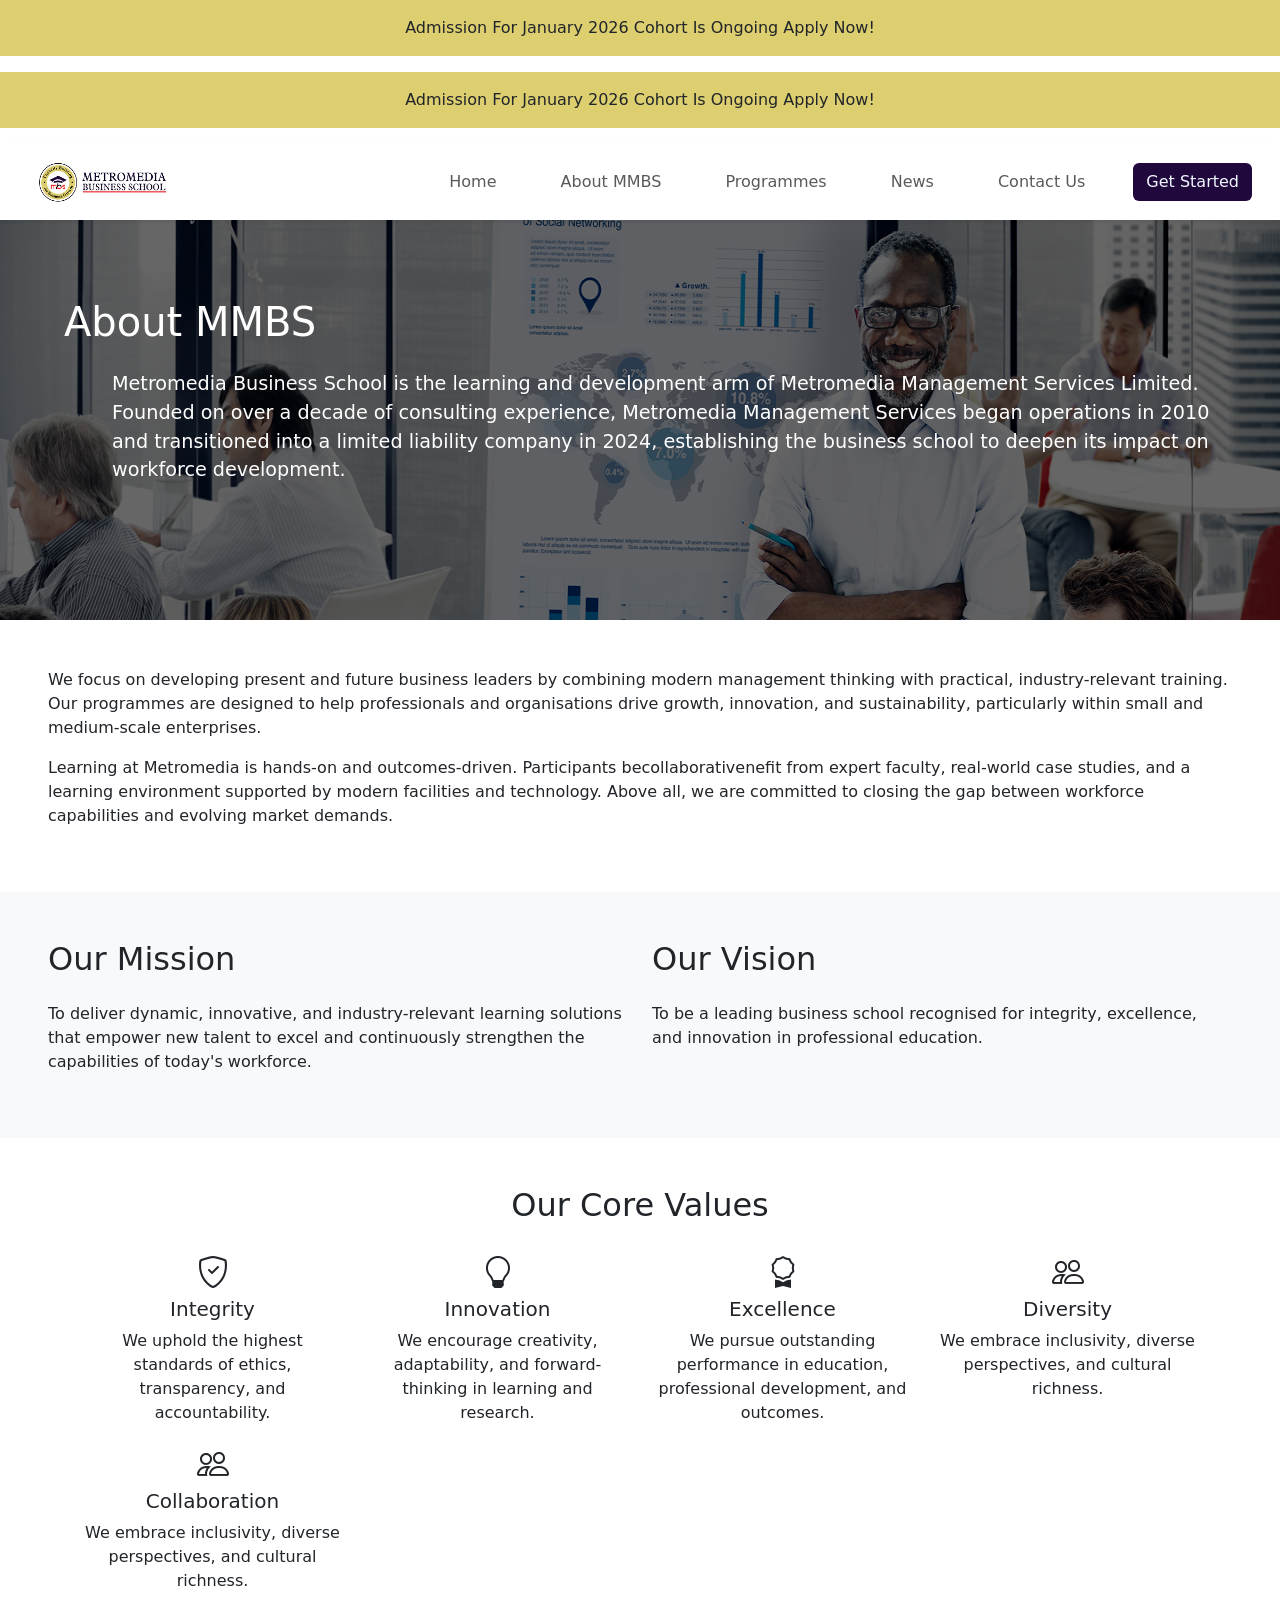
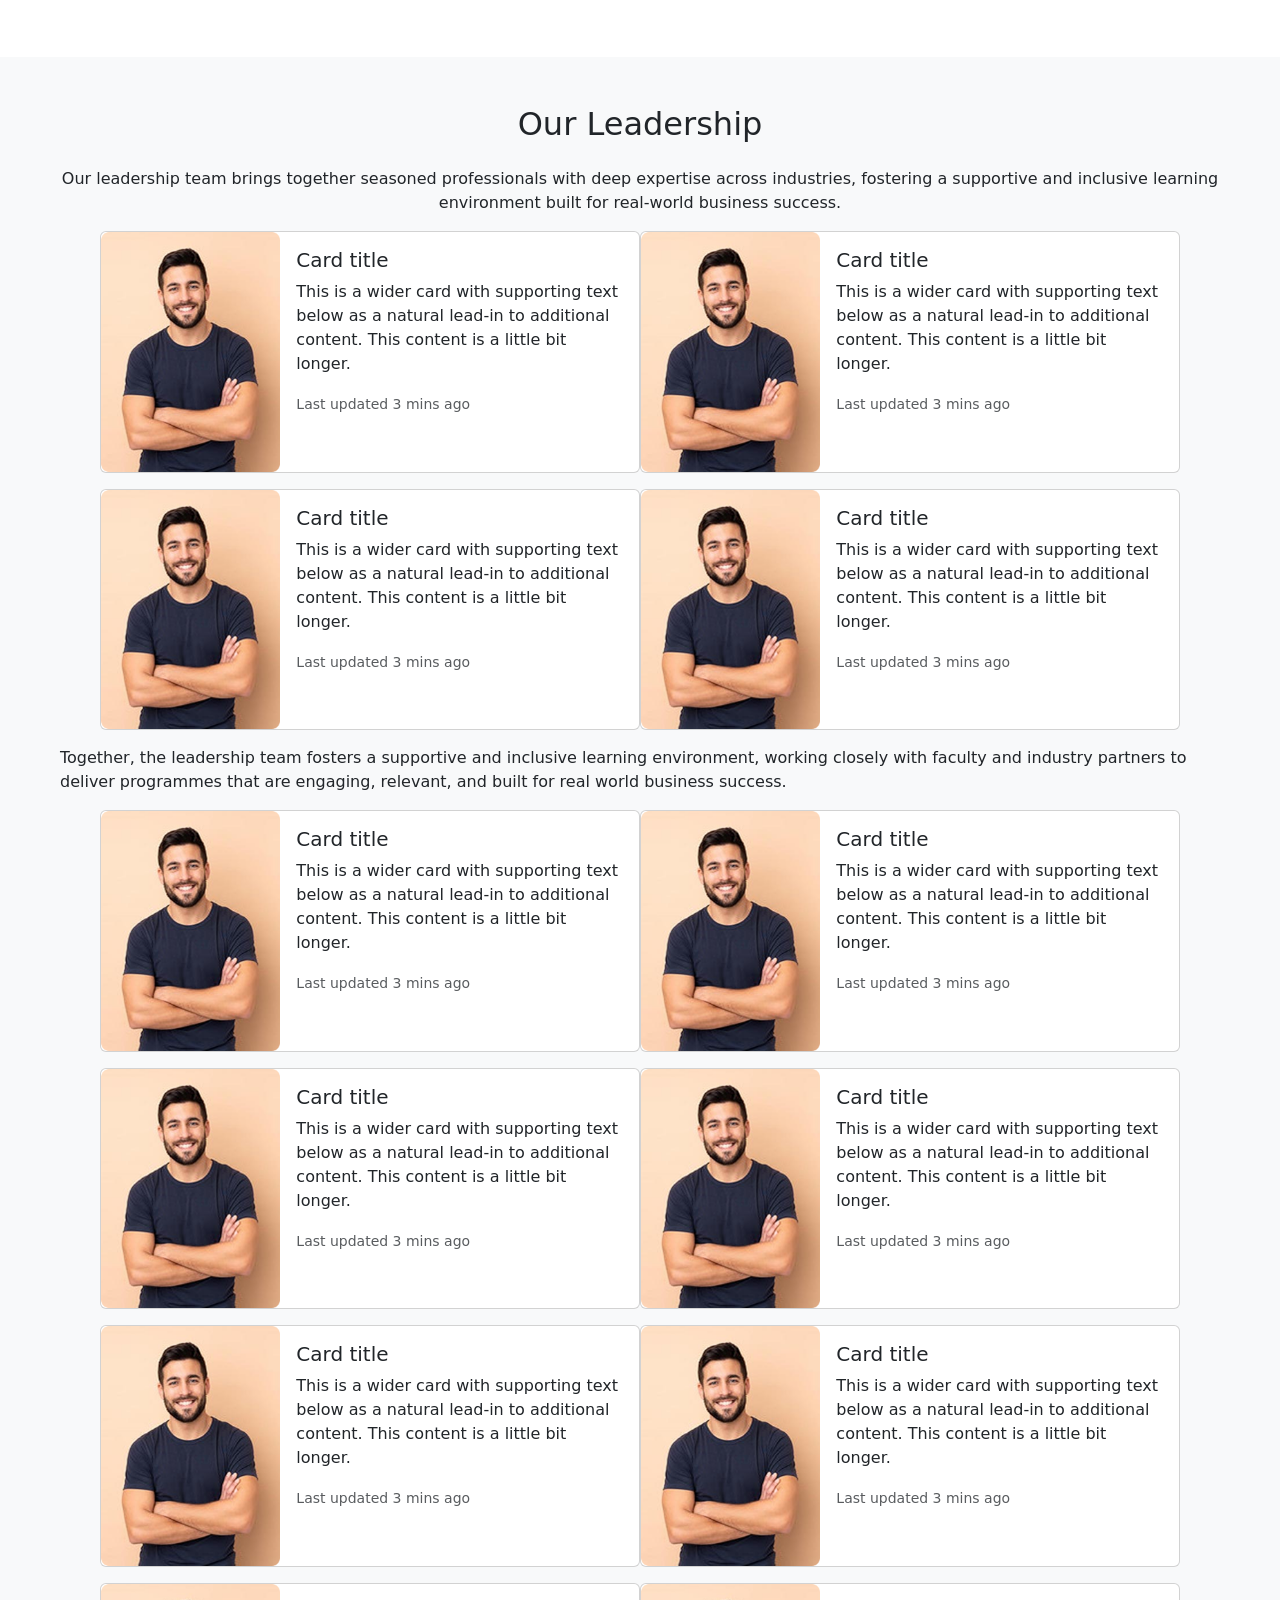
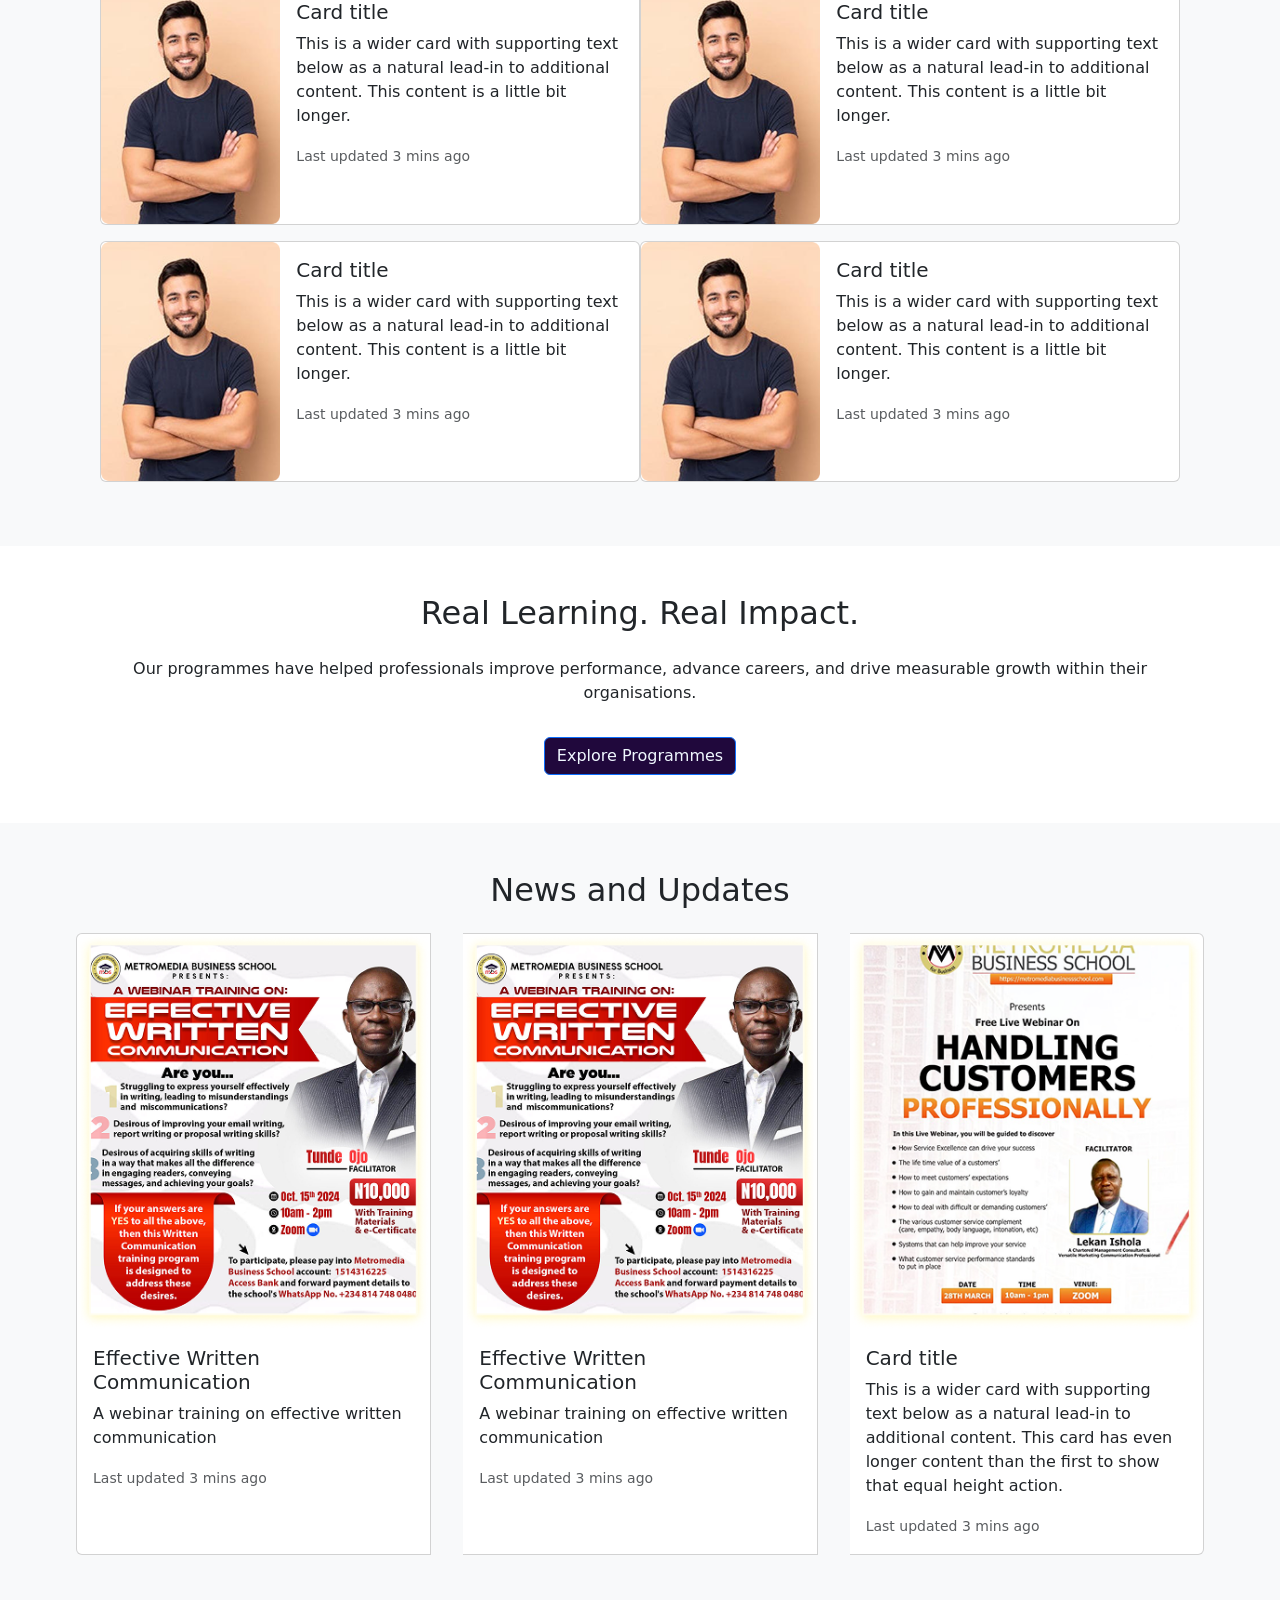
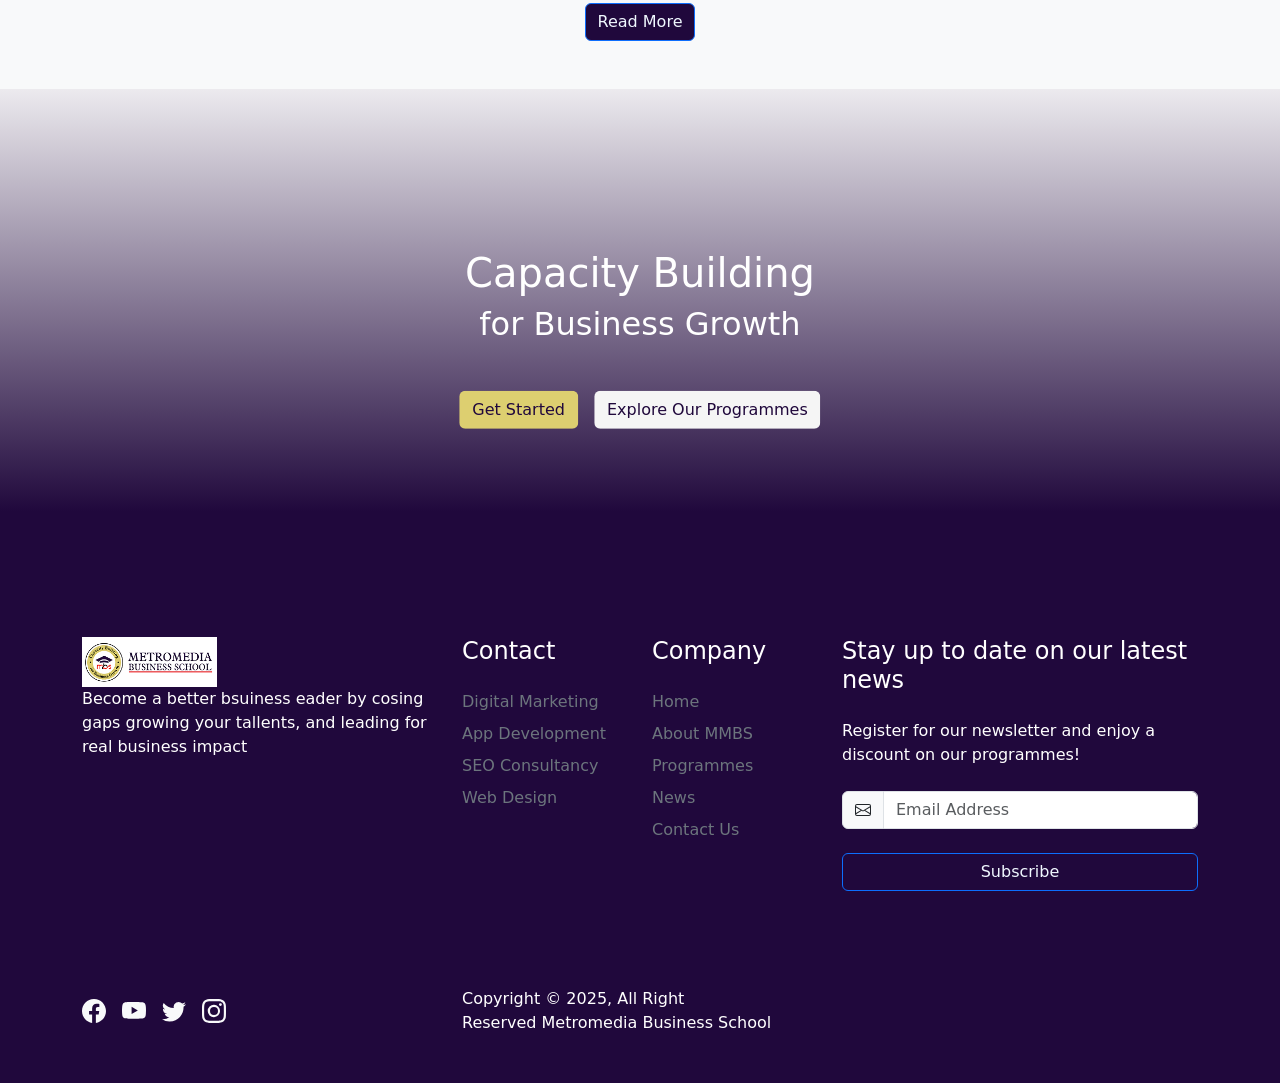
==== about.html @ d5e51090 "Update website files" ====
<!DOCTYPE html>
<html lang="en">
  <head>
    <meta charset="UTF-8" />
    <meta name="viewport" content="width=device-width, initial-scale=1.0" />
    <title>About MMBS</title>
    <link
      rel="stylesheet"
      href="https://cdn.jsdelivr.net/npm/bootstrap@5.3.8/dist/css/bootstrap.min.css"
    />
    <link rel="stylesheet" href="style.css" />
  </head>

  <body>
    <div>
      <p class="add p-3 text-center">
        Admission For January 2026 Cohort Is Ongoing Apply Now!
      </p>
    </div>
    <!-- Navbar -->
    <div class="sticky-top" style="background-color: rgb(255, 255, 255);" >
        <p class="add p-3 text-center">
          Admission For January 2026 Cohort Is Ongoing Apply Now!
        </p>
        <nav class="navbar navbar-expand-lg navbar-light sticky-top shadow-sm" >
          <div class="container-fluid">
            <a class="navbar-brand mx-4" href="#">
              <img
                src="img/METRO MEDIA LOGO (1) 1.png"
                alt="MetroMedia Logo"
                height="50"
              />
            </a>
            <button
              class="navbar-toggler"
              type="button"
              data-bs-toggle="collapse"
              data-bs-target="#navMenu"
            >
              <span class="navbar-toggler-icon"></span>
            </button>
            <div class="collapse navbar-collapse" id="navMenu">
              <ul class="navbar-nav ms-auto mb-2 mb-lg-0">
                <li class="nav-item">
                  <a class="nav-link mx-4" href="index.html">Home</a>
                </li>
                <li class="nav-item">
                  <a class="nav-link mx-4" href="about.html">About MMBS</a>
                </li>
                <li class="nav-item">
                  <a class="nav-link mx-4" href="programmes.html">Programmes</a>
                </li>
                <li class="nav-item mx-4">
                  <a class="nav-link" href="news.html">News</a>
                </li>
                <li class="nav-item">
                  <a class="nav-link mx-4" href="contact.html">Contact Us</a>
                </li>
              </ul>
              <a href="#" class="btn mx-3 ms-lg-3">Get Started</a>
            </div>
          </div>
        </nav>
       </div>
    <div class="position-relative  ">
      <img style="height: 400px;" class="cap" src="img/About mmbs image.png" alt="" />
      <div class="overlay-text">
        <h1 class="mb-4 mt-5 pt-5 ">About MMBS</h1>

        <p class="px-5 mb-4 pb-5 ">
          Metromedia Business School is the learning and development arm of
          Metromedia Management Services Limited. Founded on over a decade of
          consulting experience, Metromedia Management Services began operations
          in 2010 and transitioned into a limited liability company in 2024,
          establishing the business school to deepen its impact on workforce
          development.
        </p>
      </div>
    </div>
    <!--End of first Section  -->
    <div class="container-fluid p-5">
      <p>
        We focus on developing present and future business leaders by combining
        modern management thinking with practical, industry-relevant training.
        Our programmes are designed to help professionals and organisations
        drive growth, innovation, and sustainability, particularly within small
        and medium-scale enterprises.
      </p>
      <p>
        Learning at Metromedia is hands-on and outcomes-driven. Participants
        becollaborativenefit from expert faculty, real-world case studies, and a
        learning environment supported by modern facilities and technology.
        Above all, we are committed to closing the gap between workforce
        capabilities and evolving market demands.
      </p>
    </div>
    <!-- Mission & Vision -->
    <section class="bg-light">
      <div class="container-fluid p-5">
        <div class="row">
          <div class="col-md-6">
            <h2 class="mb-4">Our Mission</h2>
            <p>
              To deliver dynamic, innovative, and industry-relevant learning
              solutions that empower new talent to excel and continuously
              strengthen the capabilities of today's workforce.
            </p>
          </div>
          <div class="col-md-6">
            <h2 class="mb-4">Our Vision</h2>
            <p>
              To be a leading business school recognised for integrity,
              excellence, and innovation in professional education.
            </p>
          </div>
        </div>
      </div>
    </section>

    <!-- Core Values -->
    <section class="p-5">
      <div class="container">
        <h2 class="mb-4 text-center">Our Core Values</h2>
        <div class="row text-center">
          <div class="col-md-3">
            <i class="bi bi-shield-check fs-2"></i>
            <h5>Integrity</h5>
            <p>
              We uphold the highest standards of ethics, transparency, and
              accountability.
            </p>
          </div>
          <div class="col-md-3">
            <i class="bi bi-lightbulb fs-2"></i>
            <h5>Innovation</h5>
            <p>
              We encourage creativity, adaptability, and forward-thinking in
              learning and research.
            </p>
          </div>
          <div class="col-md-3">
            <i class="bi bi-award fs-2"></i>
            <h5>Excellence</h5>
            <p>
              We pursue outstanding performance in education, professional
              development, and outcomes.
            </p>
          </div>
          <div class="col-md-3">
            <i class="bi bi-people fs-2"></i>
            <h5>Diversity</h5>
            <p>
              We embrace inclusivity, diverse perspectives, and cultural
              richness.
            </p>
          </div>
          <div class="col-md-3">
            <i class="bi bi-people fs-2"></i>
            <h5>Collaboration</h5>
            <p>
              We embrace inclusivity, diverse perspectives, and cultural
              richness.
            </p>
          </div>
        </div>
      </div>
    </section>

    <!-- Leadership -->
    <section class="p-5 bg-light">
      <div class="container-fluid">
        <h2 class="mb-4 text-center">Our Leadership</h2>
        <p class="text-center">
          Our leadership team brings together seasoned professionals with deep
          expertise across industries, fostering a supportive and inclusive
          learning environment built for real-world business success.
        </p>
        <div class="d-flex justify-content-center">
          <div class="card mb-3" style="max-width: 540px">
            <div class="row g-0">
              <div class="col-md-4">
                <img src="img/Image (3).png" class="img-fluid rounded-start" alt="..." />
              </div>
              <div class="col-md-8">
                <div class="card-body">
                  <h5 class="card-title">Card title</h5>
                  <p class="card-text">
                    This is a wider card with supporting text below as a natural
                    lead-in to additional content. This content is a little bit
                    longer.
                  </p>
                  <p class="card-text">
                    <small class="text-body-secondary"
                      >Last updated 3 mins ago</small
                    >
                  </p>
                </div>
              </div>
            </div>
          </div>
          <div class="card mb-3" style="max-width: 540px">
            <div class="row g-0">
              <div class="col-md-4">
                <img src="img/Image (3).png" class="img-fluid rounded-start" alt="..." />
              </div>
              <div class="col-md-8">
                <div class="card-body">
                  <h5 class="card-title">Card title</h5>
                  <p class="card-text">
                    This is a wider card with supporting text below as a natural
                    lead-in to additional content. This content is a little bit
                    longer.
                  </p>
                  <p class="card-text">
                    <small class="text-body-secondary"
                      >Last updated 3 mins ago</small
                    >
                  </p>
                </div>
              </div>
            </div>
          </div>
        </div>
        <div class="d-flex justify-content-center">
          <div class="card mb-3" style="max-width: 540px">
            <div class="row g-0">
              <div class="col-md-4">
                <img src="img/Image (3).png" class="img-fluid rounded-start" alt="..." />
              </div>
              <div class="col-md-8">
                <div class="card-body">
                  <h5 class="card-title">Card title</h5>
                  <p class="card-text">
                    This is a wider card with supporting text below as a natural
                    lead-in to additional content. This content is a little bit
                    longer.
                  </p>
                  <p class="card-text">
                    <small class="text-body-secondary"
                      >Last updated 3 mins ago</small
                    >
                  </p>
                </div>
              </div>
            </div>
          </div>
          <div class="card mb-3" style="max-width: 540px">
            <div class="row g-0">
              <div class="col-md-4">
                <img src="img/Image (3).png" class="img-fluid rounded-start" alt="..." />
              </div>
              <div class="col-md-8">
                <div class="card-body">
                  <h5 class="card-title">Card title</h5>
                  <p class="card-text">
                    This is a wider card with supporting text below as a natural
                    lead-in to additional content. This content is a little bit
                    longer.
                  </p>
                  <p class="card-text">
                    <small class="text-body-secondary"
                      >Last updated 3 mins ago</small
                    >
                  </p>
                </div>
              </div>
            </div>
          </div>
        </div>
        <p>
          Together, the leadership team fosters a supportive and inclusive
          learning environment, working closely with faculty and industry
          partners to deliver programmes that are engaging, relevant, and built
          for real world business success.
        </p>
      </div>
      <div class="container-fluid">
        <div class="d-flex justify-content-center">
          <div class="card mb-3" style="max-width: 540px">
            <div class="row g-0">
              <div class="col-md-4">
                <img src="img/Image (3).png" class="img-fluid rounded-start" alt="..." />
              </div>
              <div class="col-md-8">
                <div class="card-body">
                  <h5 class="card-title">Card title</h5>
                  <p class="card-text">
                    This is a wider card with supporting text below as a natural
                    lead-in to additional content. This content is a little bit
                    longer.
                  </p>
                  <p class="card-text">
                    <small class="text-body-secondary"
                      >Last updated 3 mins ago</small
                    >
                  </p>
                </div>
              </div>
            </div>
          </div>
          <div class="card mb-3" style="max-width: 540px">
            <div class="row g-0">
              <div class="col-md-4">
                <img src="img/Image (3).png" class="img-fluid rounded-start" alt="..." />
              </div>
              <div class="col-md-8">
                <div class="card-body">
                  <h5 class="card-title">Card title</h5>
                  <p class="card-text">
                    This is a wider card with supporting text below as a natural
                    lead-in to additional content. This content is a little bit
                    longer.
                  </p>
                  <p class="card-text">
                    <small class="text-body-secondary"
                      >Last updated 3 mins ago</small
                    >
                  </p>
                </div>
              </div>
            </div>
          </div>
        </div>
        <div class="d-flex justify-content-center">
          <div class="card mb-3" style="max-width: 540px">
            <div class="row g-0">
              <div class="col-md-4">
                <img src="img/Image (3).png" class="img-fluid rounded-start" alt="..." />
              </div>
              <div class="col-md-8">
                <div class="card-body">
                  <h5 class="card-title">Card title</h5>
                  <p class="card-text">
                    This is a wider card with supporting text below as a natural
                    lead-in to additional content. This content is a little bit
                    longer.
                  </p>
                  <p class="card-text">
                    <small class="text-body-secondary"
                      >Last updated 3 mins ago</small
                    >
                  </p>
                </div>
              </div>
            </div>
          </div>
          <div class="card mb-3" style="max-width: 540px">
            <div class="row g-0">
              <div class="col-md-4">
                <img src="img/Image (3).png" class="img-fluid rounded-start" alt="..." />
              </div>
              <div class="col-md-8">
                <div class="card-body">
                  <h5 class="card-title">Card title</h5>
                  <p class="card-text">
                    This is a wider card with supporting text below as a natural
                    lead-in to additional content. This content is a little bit
                    longer.
                  </p>
                  <p class="card-text">
                    <small class="text-body-secondary"
                      >Last updated 3 mins ago</small
                    >
                  </p>
                </div>
              </div>
            </div>
          </div>
        </div>
        <div class="d-flex justify-content-center">
          <div class="card mb-3" style="max-width: 540px">
            <div class="row g-0">
              <div class="col-md-4">
                <img src="img/Image (3).png" class="img-fluid rounded-start" alt="..." />
              </div>
              <div class="col-md-8">
                <div class="card-body">
                  <h5 class="card-title">Card title</h5>
                  <p class="card-text">
                    This is a wider card with supporting text below as a natural
                    lead-in to additional content. This content is a little bit
                    longer.
                  </p>
                  <p class="card-text">
                    <small class="text-body-secondary"
                      >Last updated 3 mins ago</small
                    >
                  </p>
                </div>
              </div>
            </div>
          </div>
          <div class="card mb-3" style="max-width: 540px">
            <div class="row g-0">
              <div class="col-md-4">
                <img src="img/Image (3).png" class="img-fluid rounded-start" alt="..." />
              </div>
              <div class="col-md-8">
                <div class="card-body">
                  <h5 class="card-title">Card title</h5>
                  <p class="card-text">
                    This is a wider card with supporting text below as a natural
                    lead-in to additional content. This content is a little bit
                    longer.
                  </p>
                  <p class="card-text">
                    <small class="text-body-secondary"
                      >Last updated 3 mins ago</small
                    >
                  </p>
                </div>
              </div>
            </div>
          </div>
        </div>
        <div class="d-flex justify-content-center">
            <div class="card mb-3" style="max-width: 540px">
              <div class="row g-0">
                <div class="col-md-4">
                  <img src="img/Image (3).png" class="img-fluid rounded-start" alt="..." />
                </div>
                <div class="col-md-8">
                  <div class="card-body">
                    <h5 class="card-title">Card title</h5>
                    <p class="card-text">
                      This is a wider card with supporting text below as a natural
                      lead-in to additional content. This content is a little bit
                      longer.
                    </p>
                    <p class="card-text">
                      <small class="text-body-secondary"
                        >Last updated 3 mins ago</small
                      >
                    </p>
                  </div>
                </div>
              </div>
            </div>
            <div class="card mb-3" style="max-width: 540px">
              <div class="row g-0">
                <div class="col-md-4">
                  <img src="img/Image (3).png" class="img-fluid rounded-start" alt="..." />
                </div>
                <div class="col-md-8">
                  <div class="card-body">
                    <h5 class="card-title">Card title</h5>
                    <p class="card-text">
                      This is a wider card with supporting text below as a natural
                      lead-in to additional content. This content is a little bit
                      longer.
                    </p>
                    <p class="card-text">
                      <small class="text-body-secondary"
                        >Last updated 3 mins ago</small
                      >
                    </p>
                  </div>
                </div>
              </div>
            </div>
          </div>
          <div class="d-flex justify-content-center">
            <div class="card mb-3" style="max-width: 540px">
              <div class="row g-0">
                <div class="col-md-4">
                  <img src="img/Image (3).png" class="img-fluid rounded-start" alt="..." />
                </div>
                <div class="col-md-8">
                  <div class="card-body">
                    <h5 class="card-title">Card title</h5>
                    <p class="card-text">
                      This is a wider card with supporting text below as a natural
                      lead-in to additional content. This content is a little bit
                      longer.
                    </p>
                    <p class="card-text">
                      <small class="text-body-secondary"
                        >Last updated 3 mins ago</small
                      >
                    </p>
                  </div>
                </div>
              </div>
            </div>
            <div class="card mb-3" style="max-width: 540px">
              <div class="row g-0">
                <div class="col-md-4">
                  <img src="img/Image (3).png" class="img-fluid rounded-start" alt="..." />
                </div>
                <div class="col-md-8">
                  <div class="card-body">
                    <h5 class="card-title">Card title</h5>
                    <p class="card-text">
                      This is a wider card with supporting text below as a natural
                      lead-in to additional content. This content is a little bit
                      longer.
                    </p>
                    <p class="card-text">
                      <small class="text-body-secondary"
                        >Last updated 3 mins ago</small
                      >
                    </p>
                  </div>
                </div>
              </div>
            </div>
          </div>
      </div>
    </section>

    <!-- Highlights -->
    <section class="p-5">
      <div class="container text-center">
        <h2 class="mb-4">Real Learning. Real Impact.</h2>
        <p>
          Our programmes have helped professionals improve performance, advance
          careers, and drive measurable growth within their organisations.
        </p>
        <a href="programmes.html" class="btn btn-primary mt-3"
          >Explore Programmes</a
        >
      </div>
    </section>
    <section class=" bg-light p-5">
        <div class="container-fluid">
          <h2 class="mb-4 text-center">News and Updates</h2>
          <div class="card-group">
            <div class="card mx-3">
              <img
                src="img/Image Container.png"
                class="card-img-top"
                alt="..."
              />
              <div class="card-body">
                <h5 class="card-title">Effective Written Communication</h5>
                <p class="card-text">
                  A webinar training on effective written communication
                </p>
                <p class="card-text">
                  <small class="text-body-secondary"
                    >Last updated 3 mins ago</small
                  >
                </p>
              </div>
            </div>
            <div class="card mx-3">
              <img
                src="img/Image Container.png"
                class="card-img-top"
                alt="..."
              />
              <div class="card-body">
                <h5 class="card-title">Effective Written Communication</h5>
                <p class="card-text">
                  A webinar training on effective written communication
                </p>
                <p class="card-text">
                  <small class="text-body-secondary"
                    >Last updated 3 mins ago</small
                  >
                </p>
              </div>
            </div>
            <div class="card mx-3">
              <img
                src="img/Image Container (1).png"
                class="card-img-top"
                alt="..."
              />
              <div class="card-body">
                <h5 class="card-title">Card title</h5>
                <p class="card-text">
                  This is a wider card with supporting text below as a natural
                  lead-in to additional content. This card has even longer
                  content than the first to show that equal height action.
                </p>
                <p class="card-text">
                  <small class="text-body-secondary"
                    >Last updated 3 mins ago</small
                  >
                </p>
              </div>
            </div>
          </div>
          <div class="text-center mt-5">
            <button class="btn btn-primary">Read More</button>
          </div>
        </div>
      </section>
    <div class="">
        <div class="position-relative">
          <div class="caps">
          <div class="overlay text-center">
            <h1 class="">Capacity Building</h1>
            <h2>for Business Growth</h2>
            <div class="buttons mt-5">
              <button class="btn btns">Get Started</button>
              <button class="btn btn2">Explore Our Programmes</button>
            </div>
          </div>
        </div>
      </div>
    </div>
    



    
   <!-- Footer -->
   <div>
    <footer class="footer">
        <!-- Widgets - Bootstrap Brain Component -->
        <section class="py-4 py-md-5 py-xl-8 text-white">
          <div class="container overflow-hidden">
            <div class="row gy-4 gy-lg-0">
              <div class="col-12 col-md-6 col-lg-4">
                <div class="widget">
                  <img
                    height="50"
                    src="img/METRO MEDIA LOGO (1) 1.png"
                    alt=""
                  />
                  <p class="widget-title mb-4">
                    Become a better bsuiness eader by cosing gaps growing your
                    tallents, and leading for real business impact
                  </p>
                 
                  
                 
                </div>
              </div>
              <div class="col-12 col-sm-6 col-md-3 col-lg-2">
                <div class="widget">
                  <h4 class="widget-title mb-4">Contact</h4>
                  <ul class="list-unstyled">
                    <li class="mb-2">
                
                      
                    </li>
                    <li class="mb-2">
                      <a href="#!" class="link-secondary text-decoration-none"
                        >Digital Marketing</a
                      >
                    </li>
                    <li class="mb-2">
                      <a href="#!" class="link-secondary text-decoration-none"
                        >App Development</a
                      >
                    </li>
                    <li class="mb-2">
                      <a href="#!" class="link-secondary text-decoration-none"
                        >SEO Consultancy</a
                      >
                    </li>
                    <li class="mb-0">
                      <a href="#!" class="link-secondary text-decoration-none"
                        >Web Design</a
                      >
                    </li>
                  </ul>
                </div>
              </div>
              <div class="col-12 col-sm-6 col-md-3 col-lg-2">
                <div class="widget">
                  <h4 class="widget-title mb-4">Company</h4>
                  <ul class="list-unstyled">
                    <li class="mb-2">
                      <a href="#!" class="link-secondary text-decoration-none"
                        >Home</a
                      >
                    </li>
                    <li class="mb-2">
                      <a href="#!" class="link-secondary text-decoration-none"
                        >About MMBS</a
                      >
                    </li>
                    <li class="mb-2">
                      <a href="#!" class="link-secondary text-decoration-none"
                        >Programmes</a
                      >
                    </li>
                    <li class="mb-2">
                      <a href="#!" class="link-secondary text-decoration-none"
                        >News</a
                      >
                    </li>
                    <li class="mb-0">
                      <a href="#!" class="link-secondary text-decoration-none"
                        >Contact Us</a
                      >
                    </li>
                  </ul>
                </div>
              </div>
              <div class="col-12 col-lg-4">
                <div class="widget">
                  <h4 class="widget-title mb-4">Stay up to date on our latest news</h4>
                  <p class="mb-4">
                    Register for our newsletter and enjoy a discount on our programmes!
                  </p>
                  <form action="#!">
                    <div class="row gy-4">
                      <div class="col-12">
                        <div class="input-group">
                          <span
                            class="input-group-text"
                            id="email-newsletter-addon"
                          >
                            <svg
                              xmlns="http://www.w3.org/2000/svg"
                              width="16"
                              height="16"
                              fill="currentColor"
                              class="bi bi-envelope"
                              viewBox="0 0 16 16"
                            >
                              <path
                                d="M0 4a2 2 0 0 1 2-2h12a2 2 0 0 1 2 2v8a2 2 0 0 1-2 2H2a2 2 0 0 1-2-2V4Zm2-1a1 1 0 0 0-1 1v.217l7 4.2 7-4.2V4a1 1 0 0 0-1-1H2Zm13 2.383-4.708 2.825L15 11.105V5.383Zm-.034 6.876-5.64-3.471L8 9.583l-1.326-.795-5.64 3.47A1 1 0 0 0 2 13h12a1 1 0 0 0 .966-.741ZM1 11.105l4.708-2.897L1 5.383v5.722Z"
                              />
                            </svg>
                          </span>
                          <input
                            type="email"
                            class="form-control"
                            id="email-newsletter"
                            value=""
                            placeholder="Email Address"
                            aria-label="email-newsletter"
                            aria-describedby="email-newsletter-addon"
                            required
                          />
                        </div>
                      </div>
                      <div class="col-12">
                        <div class="d-grid">
                          <button class="btn btn-primary" type="submit">
                            Subscribe
                          </button>
                        </div>
                      </div>
                    </div>
                  </form>
                </div>
              </div>
            </div>
          </div>
        </section>

        <!-- Copyright - Bootstrap Brain Component -->
        <div class="py-4 py-md-5 py-xl-8 border-light-subtle">
          <div class="container overflow-hidden">
            <div class="row gy-4 gy-md-0 align-items-sm-center">
              <div class="col-xs-12 col-sm-6 col-md-4 order-0 order-md-0">
                <div class="social-media-wrapper d-flex justify-content-start">
                  <ul
                    class="list-unstyled m-0 p-0 d-flex justify-content-center justify-content-sm-end"
                  >
                    <li class="me-3">
                      <a href="#!" class="link-light link-opacity-75-hover">
                        <svg
                          xmlns="http://www.w3.org/2000/svg"
                          width="24"
                          height="24"
                          fill="currentColor"
                          class="bi bi-facebook"
                          viewBox="0 0 16 16"
                        >
                          <path
                            d="M16 8.049c0-4.446-3.582-8.05-8-8.05C3.58 0-.002 3.603-.002 8.05c0 4.017 2.926 7.347 6.75 7.951v-5.625h-2.03V8.05H6.75V6.275c0-2.017 1.195-3.131 3.022-3.131.876 0 1.791.157 1.791.157v1.98h-1.009c-.993 0-1.303.621-1.303 1.258v1.51h2.218l-.354 2.326H9.25V16c3.824-.604 6.75-3.934 6.75-7.951z"
                          />
                        </svg>
                      </a>
                    </li>
                    <li class="me-3">
                      <a href="#!" class="link-light link-opacity-75-hover">
                        <svg
                          xmlns="http://www.w3.org/2000/svg"
                          width="24"
                          height="24"
                          fill="currentColor"
                          class="bi bi-youtube"
                          viewBox="0 0 16 16"
                        >
                          <path
                            d="M8.051 1.999h.089c.822.003 4.987.033 6.11.335a2.01 2.01 0 0 1 1.415 1.42c.101.38.172.883.22 1.402l.01.104.022.26.008.104c.065.914.073 1.77.074 1.957v.075c-.001.194-.01 1.108-.082 2.06l-.008.105-.009.104c-.05.572-.124 1.14-.235 1.558a2.007 2.007 0 0 1-1.415 1.42c-1.16.312-5.569.334-6.18.335h-.142c-.309 0-1.587-.006-2.927-.052l-.17-.006-.087-.004-.171-.007-.171-.007c-1.11-.049-2.167-.128-2.654-.26a2.007 2.007 0 0 1-1.415-1.419c-.111-.417-.185-.986-.235-1.558L.09 9.82l-.008-.104A31.4 31.4 0 0 1 0 7.68v-.123c.002-.215.01-.958.064-1.778l.007-.103.003-.052.008-.104.022-.26.01-.104c.048-.519.119-1.023.22-1.402a2.007 2.007 0 0 1 1.415-1.42c.487-.13 1.544-.21 2.654-.26l.17-.007.172-.006.086-.003.171-.007A99.788 99.788 0 0 1 7.858 2h.193zM6.4 5.209v4.818l4.157-2.408L6.4 5.209z"
                          />
                        </svg>
                      </a>
                    </li>
                    <li class="me-3">
                      <a href="#!" class="link-light link-opacity-75-hover">
                        <svg
                          xmlns="http://www.w3.org/2000/svg"
                          width="24"
                          height="24"
                          fill="currentColor"
                          class="bi bi-twitter"
                          viewBox="0 0 16 16"
                        >
                          <path
                            d="M5.026 15c6.038 0 9.341-5.003 9.341-9.334 0-.14 0-.282-.006-.422A6.685 6.685 0 0 0 16 3.542a6.658 6.658 0 0 1-1.889.518 3.301 3.301 0 0 0 1.447-1.817 6.533 6.533 0 0 1-2.087.793A3.286 3.286 0 0 0 7.875 6.03a9.325 9.325 0 0 1-6.767-3.429 3.289 3.289 0 0 0 1.018 4.382A3.323 3.323 0 0 1 .64 6.575v.045a3.288 3.288 0 0 0 2.632 3.218 3.203 3.203 0 0 1-.865.115 3.23 3.23 0 0 1-.614-.057 3.283 3.283 0 0 0 3.067 2.277A6.588 6.588 0 0 1 .78 13.58a6.32 6.32 0 0 1-.78-.045A9.344 9.344 0 0 0 5.026 15z"
                          />
                        </svg>
                      </a>
                    </li>
                    <li class="">
                      <a href="#!" class="link-light link-opacity-75-hover">
                        <svg
                          xmlns="http://www.w3.org/2000/svg"
                          width="24"
                          height="24"
                          fill="currentColor"
                          class="bi bi-instagram"
                          viewBox="0 0 16 16"
                        >
                          <path
                            d="M8 0C5.829 0 5.556.01 4.703.048 3.85.088 3.269.222 2.76.42a3.917 3.917 0 0 0-1.417.923A3.927 3.927 0 0 0 .42 2.76C.222 3.268.087 3.85.048 4.7.01 5.555 0 5.827 0 8.001c0 2.172.01 2.444.048 3.297.04.852.174 1.433.372 1.942.205.526.478.972.923 1.417.444.445.89.719 1.416.923.51.198 1.09.333 1.942.372C5.555 15.99 5.827 16 8 16s2.444-.01 3.298-.048c.851-.04 1.434-.174 1.943-.372a3.916 3.916 0 0 0 1.416-.923c.445-.445.718-.891.923-1.417.197-.509.332-1.09.372-1.942C15.99 10.445 16 10.173 16 8s-.01-2.445-.048-3.299c-.04-.851-.175-1.433-.372-1.941a3.926 3.926 0 0 0-.923-1.417A3.911 3.911 0 0 0 13.24.42c-.51-.198-1.092-.333-1.943-.372C10.443.01 10.172 0 7.998 0h.003zm-.717 1.442h.718c2.136 0 2.389.007 3.232.046.78.035 1.204.166 1.486.275.373.145.64.319.92.599.28.28.453.546.598.92.11.281.24.705.275 1.485.039.843.047 1.096.047 3.231s-.008 2.389-.047 3.232c-.035.78-.166 1.203-.275 1.485a2.47 2.47 0 0 1-.599.919c-.28.28-.546.453-.92.598-.28.11-.704.24-1.485.276-.843.038-1.096.047-3.232.047s-2.39-.009-3.233-.047c-.78-.036-1.203-.166-1.485-.276a2.478 2.478 0 0 1-.92-.598 2.48 2.48 0 0 1-.6-.92c-.109-.281-.24-.705-.275-1.485-.038-.843-.046-1.096-.046-3.233 0-2.136.008-2.388.046-3.231.036-.78.166-1.204.276-1.486.145-.373.319-.64.599-.92.28-.28.546-.453.92-.598.282-.11.705-.24 1.485-.276.738-.034 1.024-.044 2.515-.045v.002zm4.988 1.328a.96.96 0 1 0 0 1.92.96.96 0 0 0 0-1.92zm-4.27 1.122a4.109 4.109 0 1 0 0 8.217 4.109 4.109 0 0 0 0-8.217zm0 1.441a2.667 2.667 0 1 1 0 5.334 2.667 2.667 0 0 1 0-5.334z"
                          />
                        </svg>
                      </a>
                    </li>
                  </ul>
                </div>
              </div>

              <div class="col-xs-12 col-md-4 order-2 order-md-1">
                <div class="footer-copyright-wrapper text-white ">
                  Copyright © 2025, All Right Reserved Metromedia Business School
                </div>
                
              </div>

              <div class="col-xs-12 col-sm-6 col-md-4 order-1 order-md-2">
               
              </div>
            </div>
          </div>
        </div>
      </footer>


    <script src="https://cdn.jsdelivr.net/npm/bootstrap@5.3.8/dist/js/bootstrap.bundle.min.js"></script>
  </body>
</html>
---- style.css ----
@import "../node_modules/bootstrap/scss/functions";
@import "../node_modules/bootstrap/scss/variables";
@import "../node_modules/bootstrap/scss/variables-dark";
@import "../node_modules/bootstrap/scss/maps";
@import "../node_modules/bootstrap/scss/mixins";
@import "../node_modules/bootstrap/scss/root";
@import url("https://cdn.jsdelivr.net/npm/bootstrap-icons@1.13.1/font/bootstrap-icons.min.css");
body {
  margin: 0;
  padding: 0;
}

.btn {
  background-color: #20083c;
  color: aliceblue;
}
.btns{
  background-color:  #ddcf70;
  color:  #20083c;
}
.btn2{
  background-color: whitesmoke ;
  color:  #20083c;
}
.btn1 {
  width: 150px;
}

.add {
  background: #ddcf70;
}

.cap {
  max-width: 100%;
  height: auto;
  
}

.overlay-text {
  position: absolute;
  top: 40%;
  left: 5%;
  transform: translateY(-50%);
  color: white;
  text-align: left;
  z-index: 1;
}

overlay-text h1 {
  font-size: 2.5rem;
  margin-bottom: 0.5rem;
}

.overlay-text h2 {
  font-size: 2rem;
  margin-bottom: 1rem;
}

.overlay-text p {
  font-size: 1.2rem;
  margin-bottom: 2rem;
}

.buttons {
  display: flex;
  gap: 1rem;
  justify-content: center;
}

.fra {
  height: 300px;
  border-radius: 4px;
}

.vie {
  width: 300px;
}

.pep {
  max-width: 100%;
  height: auto;
}

.caps {
  background: linear-gradient(180deg, rgba(32, 8, 60, 0) -7.87%, #20083C 84.56%), url('img/2ff3166c778546ac491af1484237806efd5d7e9d.jpg');
  background-size: cover;
  height: 500px;
  width: 100%;
  
}
.over{
  background: linear-gradient(180deg, #FFFFFF 36.22%, #FFFDEE 111.38%);

}
.ove{
  background:  #ddcf70;
}
.overlay {
  position: absolute;
  top: 50%;
  left: 50%;
  transform: translate(-50%, -50%);
  color: white;
  text-align: center;
  justify-content: center;
  z-index: 1;
}

footer{
  background-color: #20083c;
}
a{
  text-decoration: none;
}
/* ── FAQS ── */
.faqs {
  max-width: 800px;
  margin: 80px auto;
  padding: 0 24px;
}
.faqs .section-badge { display: flex; width: fit-content; margin: 0 auto 20px; }
.faqs h2 {
  font-family: 'Playfair Display', serif;
  font-size: clamp(26px, 3vw, 38px);
  text-align: center;
  margin-bottom: 40px;
}
.faq-item {
  border: 1px solid var(--light-border);
  border-radius: 8px;
  margin-bottom: 12px;
  overflow: hidden;
}
.faq-q {
  padding: 18px 22px;
  font-size: 15px;
  font-weight: 500;
  cursor: pointer;
  display: flex;
  justify-content: space-between;
  align-items: center;
  background: var(--dark-card);
  user-select: none;
}
.faq-q:hover { background: rgba(255,255,255,0.04); }
.faq-icon {
  width: 28px;
  height: 28px;
  background: var(--gold);
  border-radius: 50%;
  display: flex;
  align-items: center;
  justify-content: center;
  color: var(--dark);
  font-size: 16px;
  flex-shrink: 0;
  transition: transform 0.3s;
}
.faq-item.open .faq-icon { transform: rotate(45deg); }
.faq-a {
  max-height: 0;
  overflow: hidden;
  transition: max-height 0.35s ease, padding 0.3s ease;
  padding: 0 22px;
  font-size: 14px;
  color: var(--grey);
  background: var(--dark-card);
}
.faq-item.open .faq-a {
  max-height: 200px;
  padding: 0 22px 18px;
}
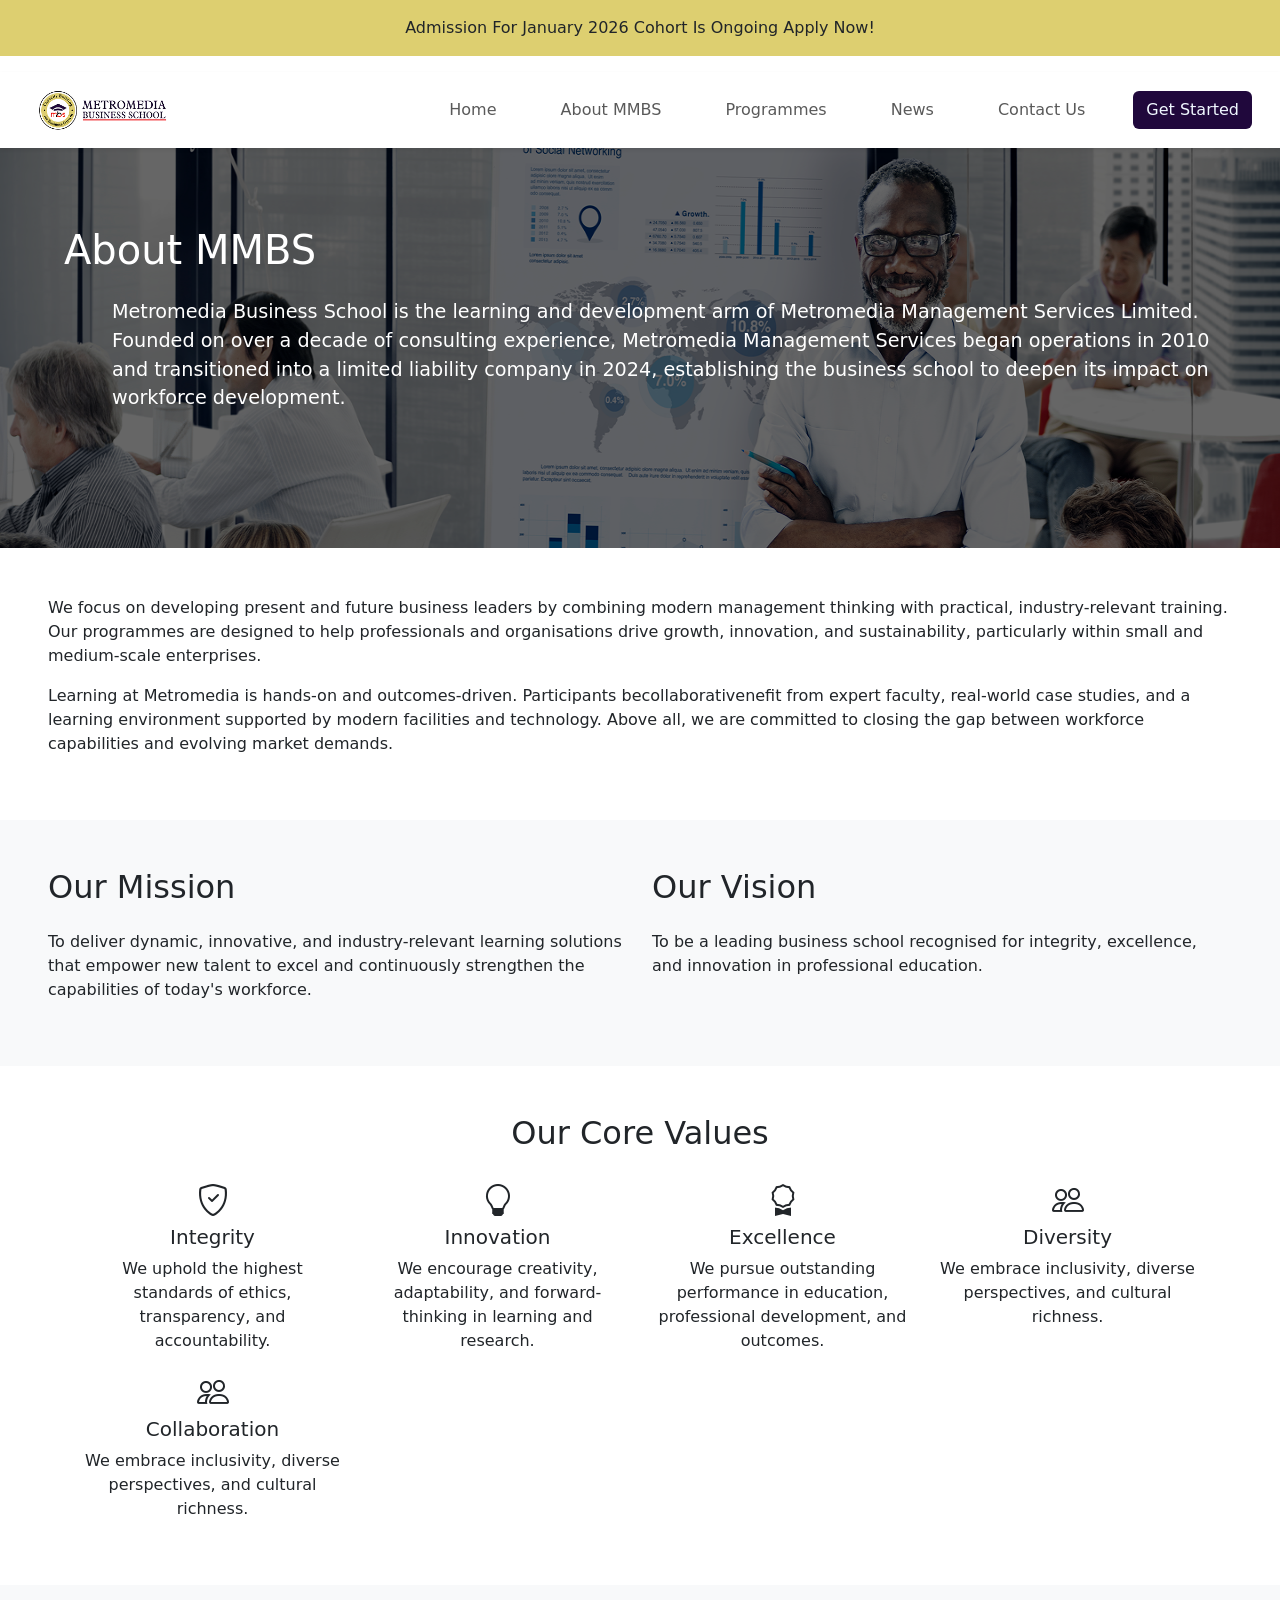
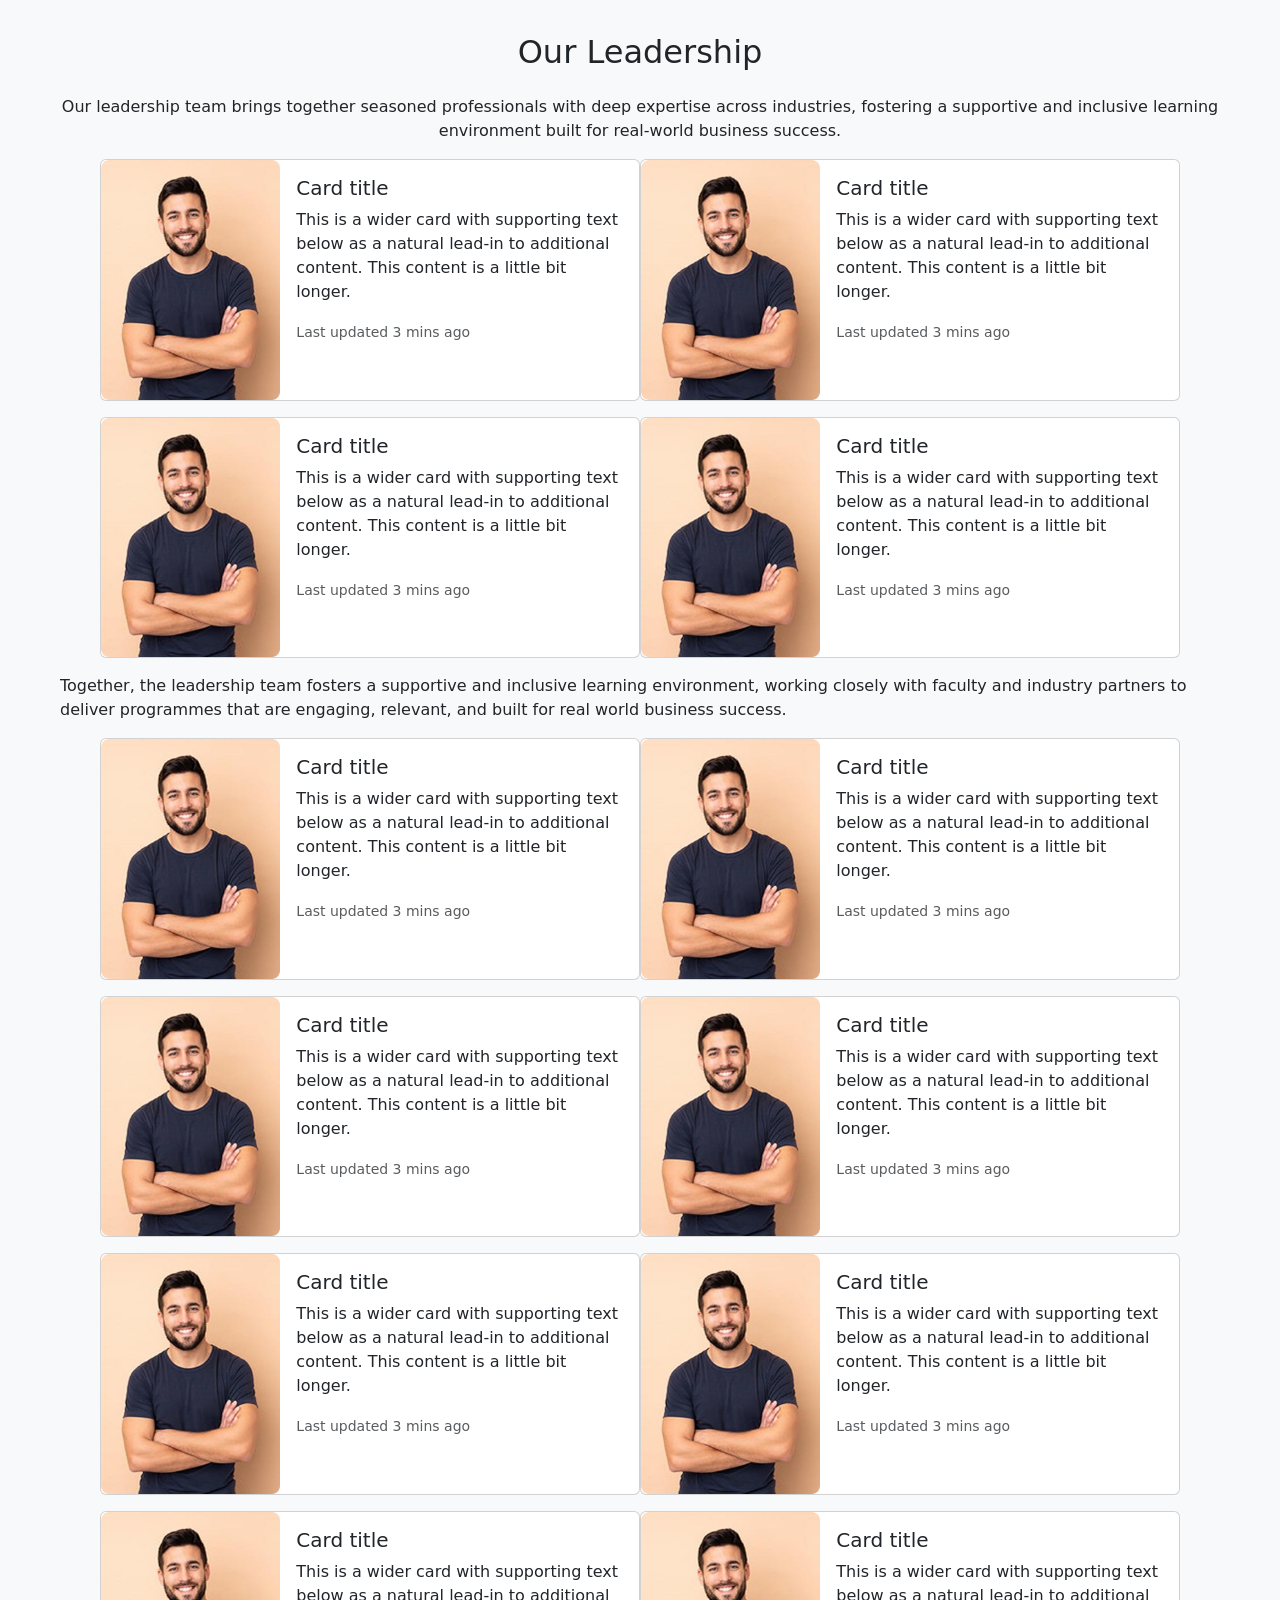
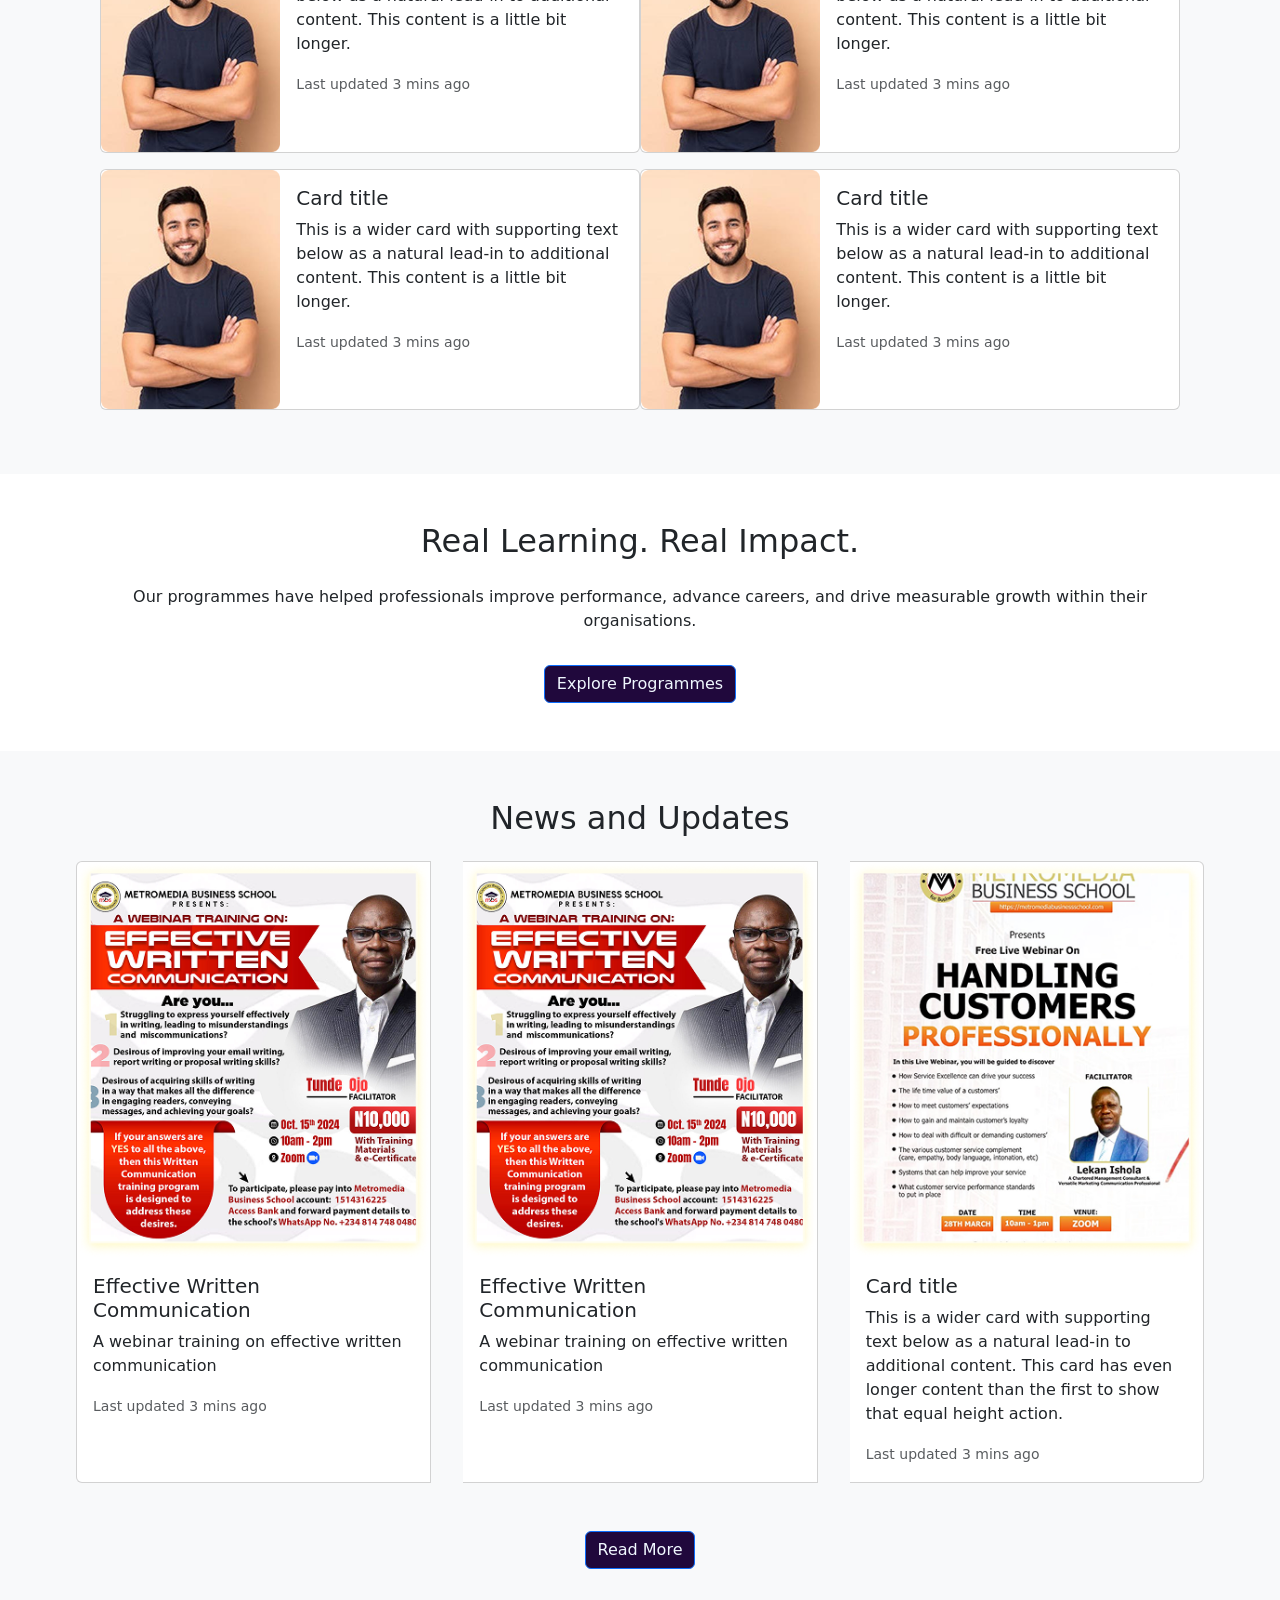
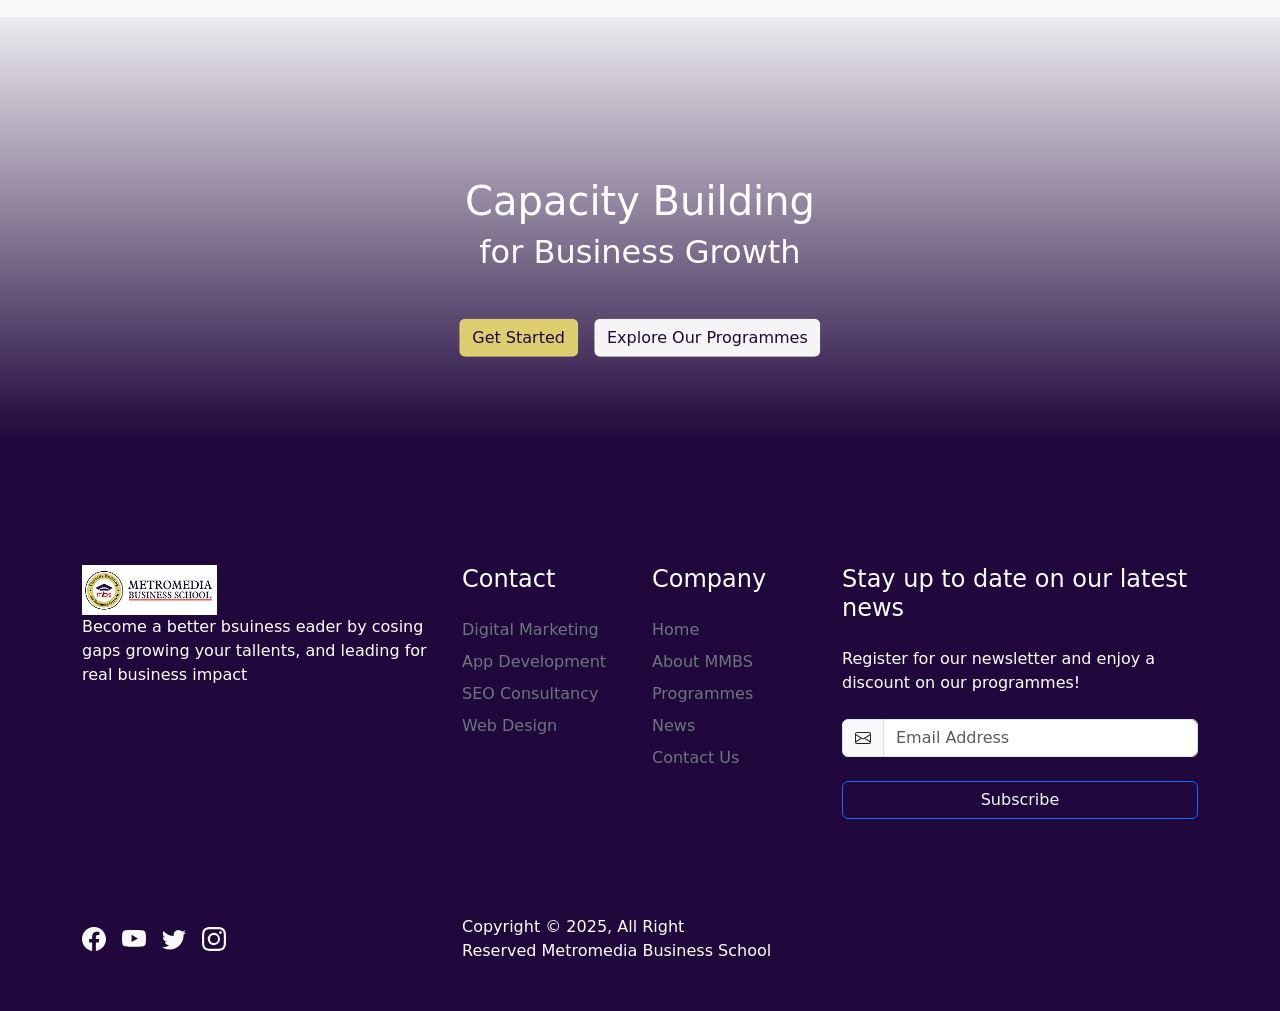
==== commit 1ddbb273: "Update about.html" ====
--- a/about.html
+++ b/about.html
@@ -12,11 +12,7 @@
   </head>
 
   <body>
-    <div>
-      <p class="add p-3 text-center">
-        Admission For January 2026 Cohort Is Ongoing Apply Now!
-      </p>
-    </div>
+    
     <!-- Navbar -->
     <div class="sticky-top" style="background-color: rgb(255, 255, 255);" >
         <p class="add p-3 text-center">
